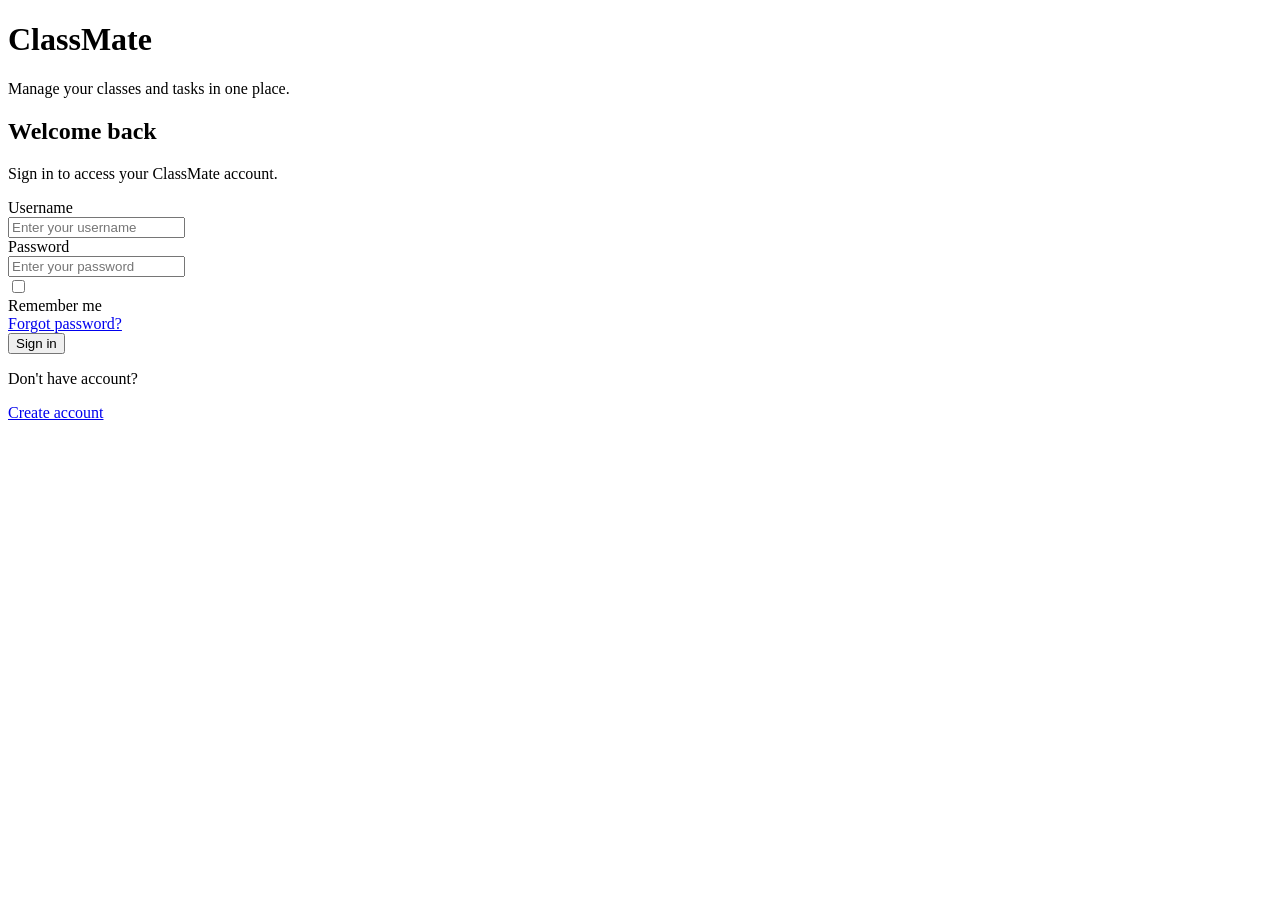
==== pages/login.html @ 0297c583 "Initial commit" ====
<!DOCTYPE html>
<html lang="en">
<head>
    <meta charset="UTF-8">
    <meta name="viewport" content="width=device-width, initial-scale=1.0">
    <title>Sign in | Classmate</title>

</head>
</head>
<body>

    <!-- Main page wrapper -->
    <div class="page">
        <!-- Login page container -->
        <div class="login-container">
            <!-- Brand section -->
            <div class="brand-section">
                <div class="brand-content">
                    <h1 class="brand-name">ClassMate</h1>
                    <p class="brand-tagline">Manage your classes and tasks in one place.</p>
                </div>
            </div>
        </div>

        <!-- Login card -->
        <div class="login-card">
            <!-- Login header -->
            <div class="login-header">
                <div class="login-title">
                    <h2>Welcome back</h2>
                    <div class="login-description">
                        <p>Sign in to access your ClassMate account.</p>
                    </div>
                </div>
            </div>
        </div>

        <!-- Login form section -->
        <div class="login-form-container">
            <form action="login-form" action="#" method="post"></form>
            <!-- Username field -->
            <div class="form-group username-group">
                <div class="form-label">
                    <label for="username">Username</label>
                    <div class="form-input">
                        <input type="text" id="username" name="username" placeholder="Enter your username" autocomplete="username" required>
                    </div>
                </div>
            </div>
        </div>

        <!-- Password Field -->
        <div class="form-group password-group">
            <div class="form-label">
                <label for="password">Password</label>
                <div class="form-input">
                    <input type="password" id="password" name="password" placeholder="Enter your password" autocomplete="current-password" required>
                </div>
            </div>
        </div>

        <!-- Form options -->
        <div class="form-option">
            <!-- Remember me check box -->
            <div class="remember-section">
                <div class="remember-checkbox">
                    <input type="checkbox" id="remember-me" name="remember-me">
                    <div class="remember-label">
                        <label for="remember-me">
                            Remember me
                        </label>
                    </div>
                </div>
            </div>
        </div>

        <!-- Forgot Password -->
        <div class="forgot-password">
            <a href="#" class="link">
                Forgot password?
            </a>
        </div>

        <!-- Submit button -->
        <div class="button-section">
            <div class="button-container">
                <button type="submit" class="btn-primary">Sign in</button>
            </div>
        </div>

        <!-- Registration section -->
        <div class="login-footer">
            <div class="registration-text">
                <p>Don't have account?</p>
                <div class="registration-link">
                    <a href="register.html">Create account</a>
                </div>
            </div>
        </div>
    </div>
</html>
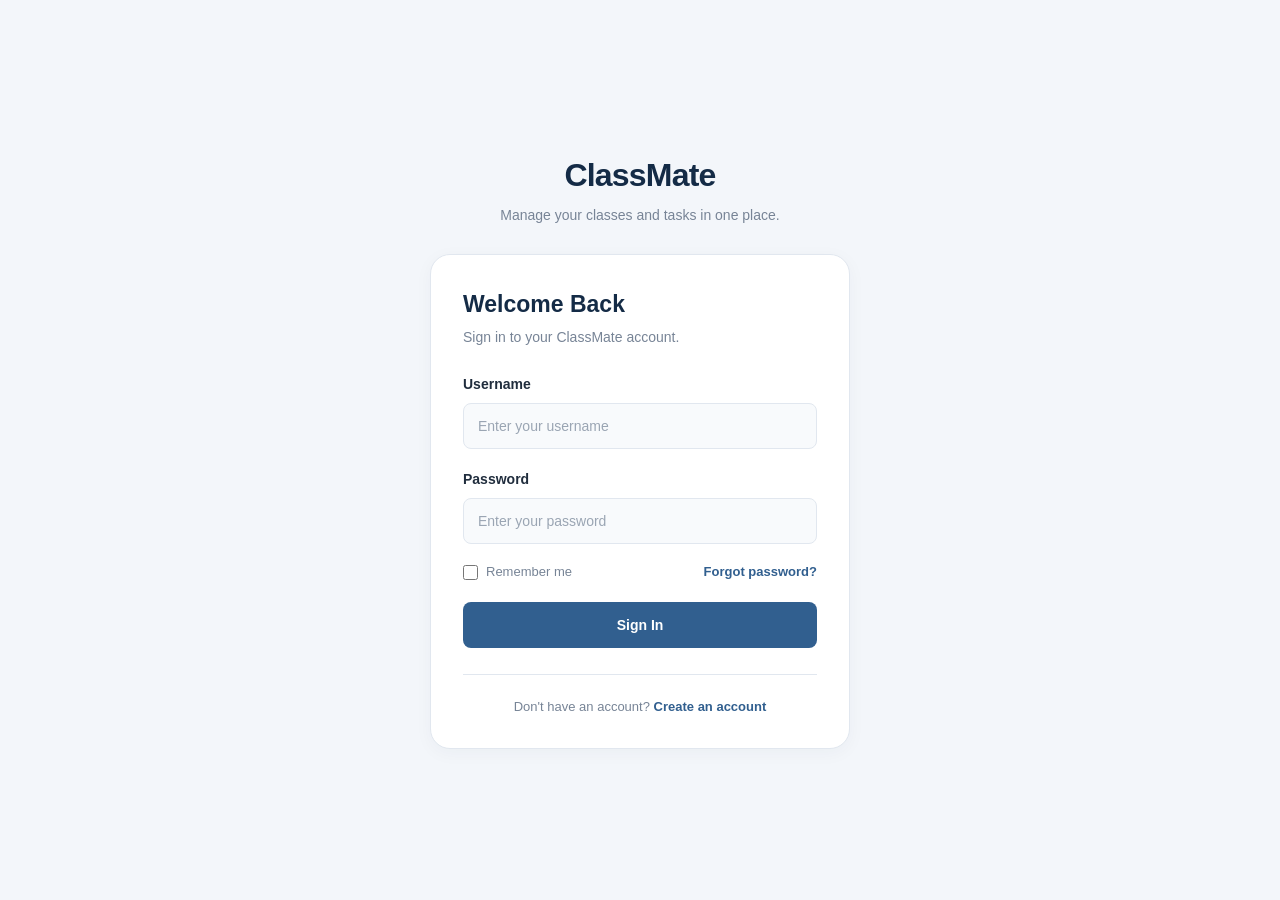
==== commit e8fda63e: "Added css files" ====
--- a/pages/login.html
+++ b/pages/login.html
@@ -1,101 +1,96 @@
+
 <!DOCTYPE html>
 <html lang="en">
 <head>
     <meta charset="UTF-8">
     <meta name="viewport" content="width=device-width, initial-scale=1.0">
-    <title>Sign in | Classmate</title>
 
-</head>
+    <title>Sign in | ClassMate</title>
+    <link rel="stylesheet" href="../css/login.css">
 </head>
 <body>
 
-    <!-- Main page wrapper -->
-    <div class="page">
-        <!-- Login page container -->
-        <div class="login-container">
+    <!-- Login page -->
+    <main class="page">
+
+        <section class="login-container">
+
             <!-- Brand section -->
-            <div class="brand-section">
-                <div class="brand-content">
-                    <h1 class="brand-name">ClassMate</h1>
-                    <p class="brand-tagline">Manage your classes and tasks in one place.</p>
-                </div>
-            </div>
-        </div>
+            <header class="brand-section">
+                <h1>ClassMate</h1>
+                <p>Manage your classes and tasks in one place.</p>
+            </header>
 
-        <!-- Login card -->
-        <div class="login-card">
-            <!-- Login header -->
-            <div class="login-header">
-                <div class="login-title">
-                    <h2>Welcome back</h2>
-                    <div class="login-description">
-                        <p>Sign in to access your ClassMate account.</p>
+            <!-- Login form card -->
+            <section class="login-card">
+
+                <header class="login-header">
+                    <h2>Welcome Back</h2>
+                    <p>Sign in to your ClassMate account.</p>
+                </header>
+
+                <form id="login-form" action="#" method="post">
+
+                    <!-- Username -->
+                    <div class="form-group">
+                        <label for="username">Username</label>
+                        <input
+                            type="text"
+                            id="username"
+                            name="username"
+                            placeholder="Enter your username"
+                            autocomplete="username"
+                            required
+                        >
                     </div>
-                </div>
-            </div>
-        </div>
 
-        <!-- Login form section -->
-        <div class="login-form-container">
-            <form action="login-form" action="#" method="post"></form>
-            <!-- Username field -->
-            <div class="form-group username-group">
-                <div class="form-label">
-                    <label for="username">Username</label>
-                    <div class="form-input">
-                        <input type="text" id="username" name="username" placeholder="Enter your username" autocomplete="username" required>
+                    <!-- Password -->
+                    <div class="form-group">
+                        <label for="password">Password</label>
+                        <input
+                            type="password"
+                            id="password"
+                            name="password"
+                            placeholder="Enter your password"
+                            autocomplete="current-password"
+                            required
+                        >
                     </div>
-                </div>
-            </div>
-        </div>
 
-        <!-- Password Field -->
-        <div class="form-group password-group">
-            <div class="form-label">
-                <label for="password">Password</label>
-                <div class="form-input">
-                    <input type="password" id="password" name="password" placeholder="Enter your password" autocomplete="current-password" required>
-                </div>
-            </div>
-        </div>
+                    <!-- Remember me and forgot password -->
+                    <div class="form-options">
+                        <label class="remember-me">
+                            <input
+                                type="checkbox"
+                                id="remember-me"
+                                name="remember-me"
+                            >
+                            <span>Remember me</span>
+                        </label>
 
-        <!-- Form options -->
-        <div class="form-option">
-            <!-- Remember me check box -->
-            <div class="remember-section">
-                <div class="remember-checkbox">
-                    <input type="checkbox" id="remember-me" name="remember-me">
-                    <div class="remember-label">
-                        <label for="remember-me">
-                            Remember me
-                        </label>
+                        <a href="forgot-password.html" class="forgot-password">
+                            Forgot password?
+                        </a>
                     </div>
-                </div>
-            </div>
-        </div>
 
-        <!-- Forgot Password -->
-        <div class="forgot-password">
-            <a href="#" class="link">
-                Forgot password?
-            </a>
-        </div>
+                    <!-- Submit button -->
+                    <button type="submit" class="login-button">
+                        Sign In
+                    </button>
 
-        <!-- Submit button -->
-        <div class="button-section">
-            <div class="button-container">
-                <button type="submit" class="btn-primary">Sign in</button>
-            </div>
-        </div>
+                </form>
 
-        <!-- Registration section -->
-        <div class="login-footer">
-            <div class="registration-text">
-                <p>Don't have account?</p>
-                <div class="registration-link">
-                    <a href="register.html">Create account</a>
-                </div>
-            </div>
-        </div>
-    </div>
-</html>+                <!-- Registration link -->
+                <p class="register-text">
+                    Don't have an account?
+                    <a href="register.html">Create an account</a>
+                </p>
+
+            </section>
+
+        </section>
+
+    </main>
+
+</body>
+</html>
--- a/css/login.css
+++ b/css/login.css
@@ -0,0 +1,275 @@
+
+/* ==============================
+   ClassMate Login Page
+   ============================== */
+
+/* Color palette and shared variables */
+:root {
+    --primary: #315f8f;
+    --primary-hover: #264d77;
+    --primary-light: #eaf2fb;
+    --navy: #142b46;
+
+    --background: #f3f6fa;
+    --surface: #ffffff;
+
+    --text: #202d3d;
+    --muted: #778496;
+    --border: #e1e7ef;
+    --input-background: #f8fafc;
+
+    --radius-small: 8px;
+    --radius-medium: 12px;
+    --radius-large: 20px;
+
+    --shadow: 0 4px 18px rgba(20, 43, 70, 0.04);
+}
+
+/* Reset */
+* {
+    margin: 0;
+    padding: 0;
+    box-sizing: border-box;
+}
+
+body {
+    min-height: 100vh;
+    font-family: Arial, Helvetica, sans-serif;
+    background-color: var(--background);
+    color: var(--text);
+    line-height: 1.5;
+}
+
+/* Main page layout */
+.page {
+    min-height: 100vh;
+    display: flex;
+    justify-content: center;
+    align-items: center;
+    padding: 40px 20px;
+}
+
+/* Login container */
+.login-container {
+    width: 100%;
+    max-width: 420px;
+    margin: 0 auto;
+}
+
+/* Brand section */
+.brand-section {
+    text-align: center;
+    margin-bottom: 28px;
+}
+
+.brand-section h1 {
+    color: var(--navy);
+    font-size: 32px;
+    font-weight: 700;
+    letter-spacing: -0.8px;
+    margin-bottom: 6px;
+}
+
+.brand-section p {
+    color: var(--muted);
+    font-size: 14px;
+}
+
+/* Login card */
+.login-card {
+    width: 100%;
+    padding: 32px;
+    background-color: var(--surface);
+    border: 1px solid var(--border);
+    border-radius: var(--radius-large);
+    box-shadow: var(--shadow);
+}
+
+/* Login heading */
+.login-header {
+    margin-bottom: 26px;
+}
+
+.login-header h2 {
+    color: var(--navy);
+    font-size: 23px;
+    font-weight: 700;
+    margin-bottom: 6px;
+}
+
+.login-header p {
+    color: var(--muted);
+    font-size: 14px;
+}
+
+/* Login form */
+#login-form {
+    display: flex;
+    flex-direction: column;
+    gap: 20px;
+    width: 100%;
+}
+
+/* Form groups */
+.form-group {
+    display: flex;
+    flex-direction: column;
+    gap: 8px;
+    width: 100%;
+}
+
+.form-group label {
+    color: var(--text);
+    font-size: 14px;
+    font-weight: 600;
+}
+
+/* Input fields */
+.form-group input {
+    display: block;
+    width: 100%;
+    min-width: 0;
+    height: 46px;
+    padding: 0 14px;
+
+    font-family: inherit;
+    font-size: 14px;
+    color: var(--text);
+
+    background-color: var(--input-background);
+    border: 1px solid var(--border);
+    border-radius: var(--radius-small);
+
+    outline: none;
+    transition: border-color 0.2s, box-shadow 0.2s;
+}
+
+.form-group input::placeholder {
+    color: #9aa5b3;
+}
+
+.form-group input:focus {
+    background-color: var(--surface);
+    border-color: var(--primary);
+    box-shadow: 0 0 0 3px rgba(49, 95, 143, 0.12);
+}
+
+/* Remember me and forgot password */
+.form-options {
+    display: flex;
+    justify-content: space-between;
+    align-items: center;
+    flex-wrap: wrap;
+    gap: 10px;
+    width: 100%;
+    margin-top: -2px;
+}
+
+.remember-me {
+    display: inline-flex;
+    align-items: center;
+    gap: 8px;
+    color: var(--muted);
+    font-size: 13px;
+    cursor: pointer;
+}
+
+.remember-me input {
+    width: 15px;
+    height: 15px;
+    margin: 0;
+    accent-color: var(--primary);
+    cursor: pointer;
+}
+
+.forgot-password {
+    color: var(--primary);
+    font-size: 13px;
+    font-weight: 600;
+    text-decoration: none;
+}
+
+.forgot-password:hover {
+    color: var(--primary-hover);
+    text-decoration: underline;
+}
+
+/* Sign-in button */
+.login-button {
+    display: block;
+    width: 100%;
+    min-height: 46px;
+    padding: 12px 16px;
+
+    font-family: inherit;
+    font-size: 14px;
+    font-weight: 600;
+    color: var(--surface);
+
+    background-color: var(--primary);
+    border: none;
+    border-radius: var(--radius-small);
+
+    cursor: pointer;
+    transition: background-color 0.2s;
+}
+
+.login-button:hover {
+    background-color: var(--primary-hover);
+}
+
+.login-button:focus-visible {
+    outline: 3px solid rgba(49, 95, 143, 0.25);
+    outline-offset: 3px;
+}
+
+/* Registration section */
+.register-text {
+    margin-top: 26px;
+    padding-top: 22px;
+
+    color: var(--muted);
+    font-size: 13px;
+    text-align: center;
+
+    border-top: 1px solid var(--border);
+}
+
+.register-text a {
+    color: var(--primary);
+    font-weight: 600;
+    text-decoration: none;
+}
+
+.register-text a:hover {
+    color: var(--primary-hover);
+    text-decoration: underline;
+}
+
+/* Responsive layout */
+@media (max-width: 480px) {
+    .page {
+        padding: 24px 16px;
+    }
+
+    .brand-section {
+        margin-bottom: 22px;
+    }
+
+    .brand-section h1 {
+        font-size: 28px;
+    }
+
+    .login-card {
+        padding: 24px 20px;
+        border-radius: var(--radius-medium);
+    }
+
+    .login-header h2 {
+        font-size: 21px;
+    }
+
+    .form-options {
+        align-items: flex-start;
+    }
+}
